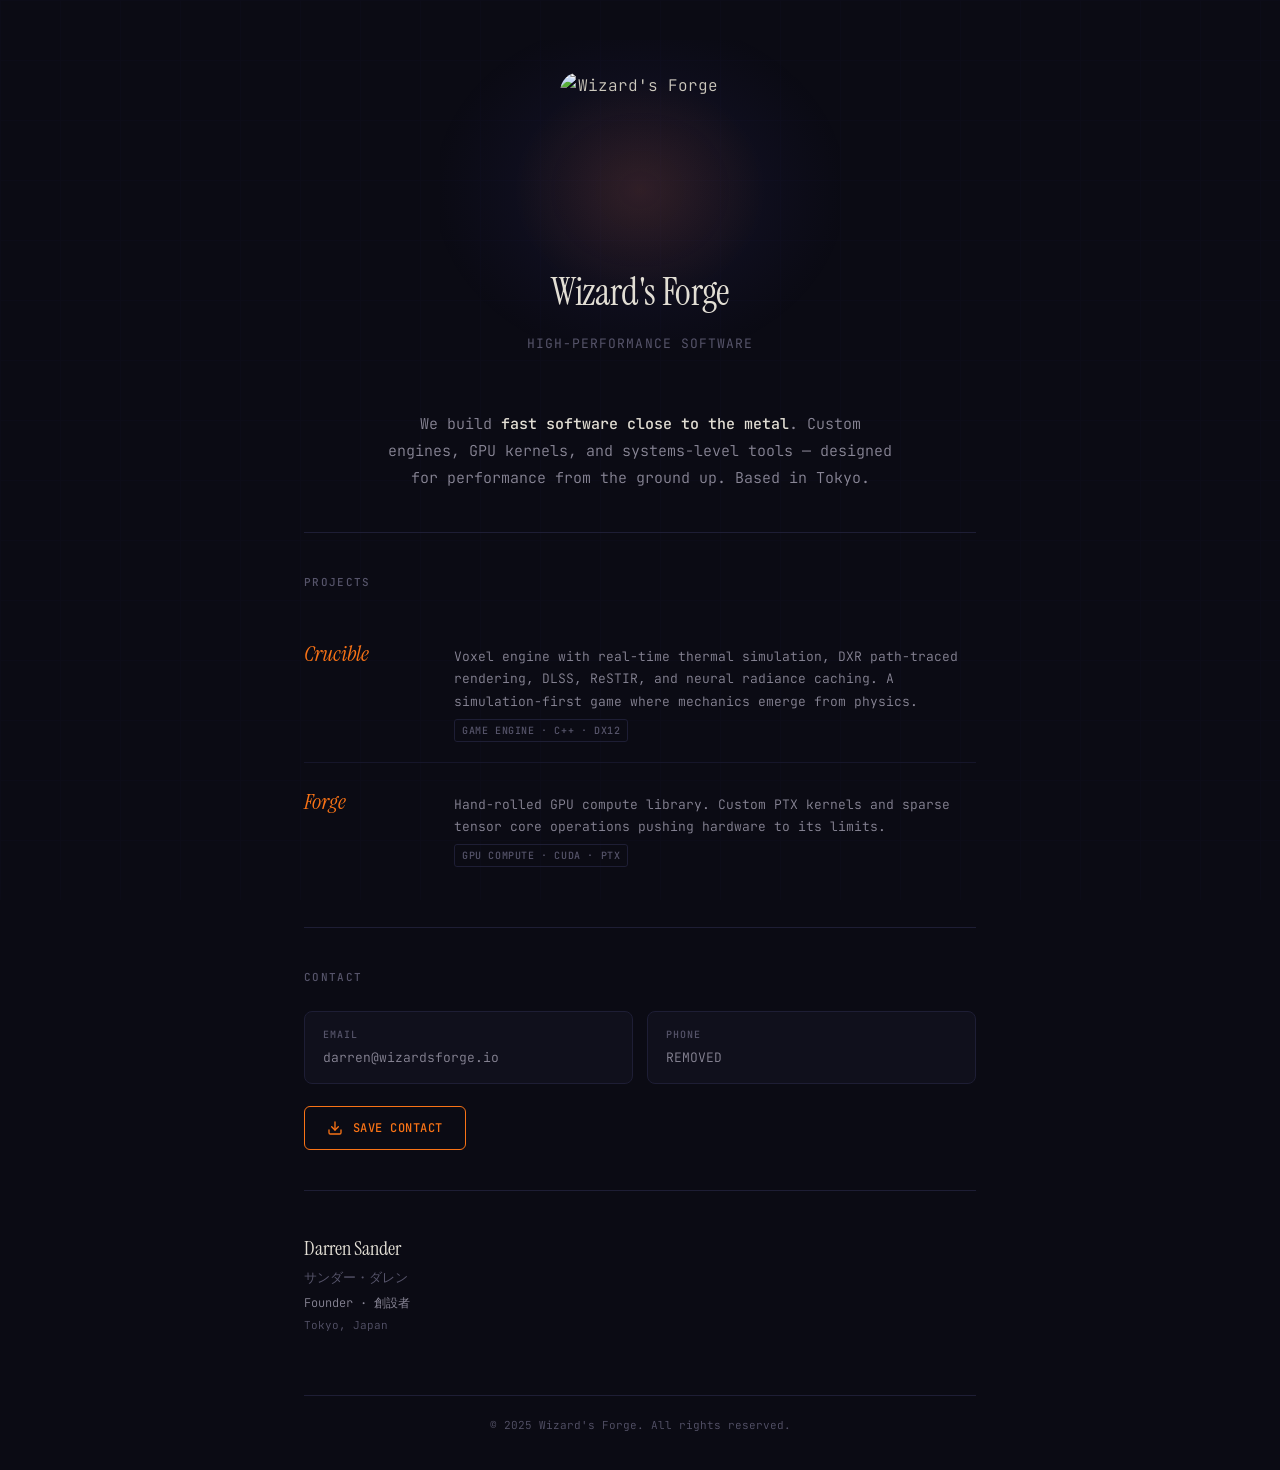
==== index.html @ 0598de12 "Initial commit with landing page and CNAME" ====
<!DOCTYPE html>
<html lang="en">
<head>
    <meta charset="UTF-8">
    <meta name="viewport" content="width=device-width, initial-scale=1.0">
    <title>Wizard's Forge — High-Performance Software</title>
    <meta name="description" content="Wizard's Forge builds high-performance software close to the metal. Home of Crucible and Forge.">
    <link rel="preconnect" href="https://fonts.googleapis.com">
    <link href="https://fonts.googleapis.com/css2?family=JetBrains+Mono:wght@300;400;500;600&family=Instrument+Serif:ital@0;1&display=swap" rel="stylesheet">
    <style>
        :root {
            --bg: #0b0b14;
            --surface: #10101c;
            --surface-2: #161626;
            --border: #1e1e35;
            --border-subtle: #16162a;
            --text: #cdc9be;
            --text-bright: #e2ded4;
            --text-secondary: #8a8797;
            --text-dim: #56546a;
            --accent: #f97316;
            --accent-warm: #f59e0b;
            --accent-glow: rgba(249, 115, 22, 0.12);
            --accent-subtle: rgba(249, 115, 22, 0.06);
            --purple: #6b5ce7;
            --purple-glow: rgba(107, 92, 231, 0.10);
            --mono: 'JetBrains Mono', monospace;
            --serif: 'Instrument Serif', Georgia, serif;
        }

        * { margin: 0; padding: 0; box-sizing: border-box; }

        body {
            background: var(--bg);
            color: var(--text);
            font-family: var(--mono);
            font-weight: 300;
            line-height: 1.7;
            min-height: 100vh;
            overflow-x: hidden;
        }

        /* Grid bg */
        body::before {
            content: '';
            position: fixed;
            inset: 0;
            background-image:
                linear-gradient(var(--border-subtle) 1px, transparent 1px),
                linear-gradient(90deg, var(--border-subtle) 1px, transparent 1px);
            background-size: 60px 60px;
            opacity: 0.2;
            pointer-events: none;
            z-index: 0;
        }

        .container {
            position: relative;
            z-index: 1;
            max-width: 720px;
            margin: 0 auto;
            padding: 0 24px;
        }

        /* ===== HERO ===== */
        .hero {
            display: flex;
            flex-direction: column;
            align-items: center;
            padding: 72px 0 56px;
            text-align: center;
            position: relative;
        }

        /* Glow behind logo */
        .hero::before {
            content: '';
            position: absolute;
            top: 40px;
            left: 50%;
            transform: translateX(-50%);
            width: 400px;
            height: 300px;
            background:
                radial-gradient(ellipse 180px 160px at 50% 50%, var(--accent-glow) 0%, transparent 70%),
                radial-gradient(ellipse 300px 250px at 50% 50%, var(--purple-glow) 0%, transparent 70%);
            pointer-events: none;
            z-index: 0;
        }

        .hero-logo {
            width: 160px;
            height: 160px;
            border-radius: 20px;
            object-fit: cover;
            position: relative;
            z-index: 1;
            margin-bottom: 28px;
        }

        .hero-brand {
            font-family: var(--serif);
            font-size: 38px;
            font-weight: 400;
            color: var(--text-bright);
            letter-spacing: -0.01em;
            margin-bottom: 8px;
            position: relative;
            z-index: 1;
        }

        .hero-descriptor {
            font-size: 13px;
            font-weight: 400;
            color: var(--text-dim);
            letter-spacing: 0.08em;
            text-transform: uppercase;
            position: relative;
            z-index: 1;
        }

        /* ===== INTRO ===== */
        .intro {
            padding: 0 0 40px;
            border-bottom: 1px solid var(--border);
            text-align: center;
        }

        .intro p {
            font-size: 15px;
            color: var(--text-secondary);
            max-width: 520px;
            margin: 0 auto;
            line-height: 1.8;
        }

        .intro p strong {
            color: var(--text-bright);
            font-weight: 500;
        }

        /* ===== PROJECTS ===== */
        .projects {
            padding: 40px 0;
            border-bottom: 1px solid var(--border);
        }

        .section-label {
            font-size: 11px;
            font-weight: 500;
            color: var(--text-dim);
            letter-spacing: 0.12em;
            text-transform: uppercase;
            margin-bottom: 24px;
        }

        .project {
            padding: 20px 0;
            display: grid;
            grid-template-columns: 130px 1fr;
            gap: 20px;
            align-items: baseline;
        }

        .project + .project {
            border-top: 1px solid var(--border-subtle);
        }

        .project-name {
            font-family: var(--serif);
            font-size: 22px;
            font-style: italic;
            color: var(--accent);
        }

        .project-desc {
            font-size: 13px;
            color: var(--text-secondary);
            line-height: 1.7;
        }

        .project-tag {
            display: inline-block;
            font-size: 10px;
            font-weight: 500;
            color: var(--text-dim);
            letter-spacing: 0.06em;
            text-transform: uppercase;
            border: 1px solid var(--border);
            border-radius: 3px;
            padding: 2px 7px;
            margin-top: 6px;
        }

        /* ===== CONTACT ===== */
        .contact {
            padding: 40px 0;
            border-bottom: 1px solid var(--border);
        }

        .contact-grid {
            display: grid;
            grid-template-columns: 1fr 1fr;
            gap: 14px;
        }

        .contact-item {
            padding: 14px 18px;
            background: var(--surface);
            border: 1px solid var(--border);
            border-radius: 8px;
            text-decoration: none;
            color: var(--text-secondary);
            font-size: 13px;
            transition: all 0.2s ease;
            display: block;
        }

        .contact-item:hover {
            border-color: var(--accent);
            background: var(--accent-subtle);
            color: var(--text-bright);
        }

        .contact-label {
            font-size: 10px;
            font-weight: 500;
            color: var(--text-dim);
            letter-spacing: 0.1em;
            text-transform: uppercase;
            margin-bottom: 4px;
        }

        .contact-value {
            word-break: break-all;
        }

        .vcard-btn {
            display: inline-flex;
            align-items: center;
            gap: 10px;
            margin-top: 22px;
            padding: 11px 22px;
            background: transparent;
            border: 1px solid var(--accent);
            border-radius: 6px;
            color: var(--accent);
            font-family: var(--mono);
            font-size: 12px;
            font-weight: 500;
            letter-spacing: 0.04em;
            text-transform: uppercase;
            text-decoration: none;
            cursor: pointer;
            transition: all 0.2s ease;
        }

        .vcard-btn:hover {
            background: var(--accent);
            color: var(--bg);
        }

        .vcard-btn svg {
            width: 16px;
            height: 16px;
        }

        /* ===== PERSON ===== */
        .person {
            padding: 40px 0 60px;
        }

        .person-name {
            font-family: var(--serif);
            font-size: 20px;
            color: var(--text-bright);
            margin-bottom: 2px;
        }

        .person-name-jp {
            font-size: 13px;
            color: var(--text-dim);
            font-weight: 400;
        }

        .person-title {
            font-size: 12px;
            color: var(--text-secondary);
            margin-top: 4px;
        }

        .person-location {
            font-size: 11px;
            color: var(--text-dim);
            margin-top: 2px;
        }

        /* Footer */
        footer {
            padding: 20px 0 36px;
            border-top: 1px solid var(--border);
        }

        footer p {
            font-size: 11px;
            color: var(--text-dim);
            text-align: center;
        }

        /* Animations */
        @keyframes fadeUp {
            from { opacity: 0; transform: translateY(16px); }
            to { opacity: 1; transform: translateY(0); }
        }

        .hero, .intro, .projects, .contact, .person {
            animation: fadeUp 0.6s ease-out both;
        }
        .intro { animation-delay: 0.08s; }
        .projects { animation-delay: 0.16s; }
        .contact { animation-delay: 0.24s; }
        .person { animation-delay: 0.32s; }

        @media (max-width: 600px) {
            .hero { padding: 48px 0 40px; }
            .hero-logo { width: 120px; height: 120px; }
            .hero-brand { font-size: 28px; }
            .project {
                grid-template-columns: 1fr;
                gap: 6px;
            }
            .contact-grid {
                grid-template-columns: 1fr;
            }
        }
    </style>
</head>
<body>
    <div class="container">
        <section class="hero">
            <img src="wizards_forge_bold_v4_1024.png" alt="Wizard's Forge" class="hero-logo">
            <h1 class="hero-brand">Wizard's Forge</h1>
            <div class="hero-descriptor">High-Performance Software</div>
        </section>

        <section class="intro">
            <p>
                We build <strong>fast software close to the metal</strong>. Custom engines, GPU kernels, and systems-level tools — designed for performance from the ground up. Based in Tokyo.
            </p>
        </section>

        <section class="projects">
            <div class="section-label">Projects</div>

            <div class="project">
                <div class="project-name">Crucible</div>
                <div>
                    <div class="project-desc">
                        Voxel engine with real-time thermal simulation, DXR path-traced rendering, DLSS, ReSTIR, and neural radiance caching. A simulation-first game where mechanics emerge from physics.
                    </div>
                    <span class="project-tag">Game Engine · C++ · DX12</span>
                </div>
            </div>

            <div class="project">
                <div class="project-name">Forge</div>
                <div>
                    <div class="project-desc">
                        Hand-rolled GPU compute library. Custom PTX kernels and sparse tensor core operations pushing hardware to its limits.
                    </div>
                    <span class="project-tag">GPU Compute · CUDA · PTX</span>
                </div>
            </div>


        </section>

        <section class="contact">
            <div class="section-label">Contact</div>
            <div class="contact-grid">
                <a href="mailto:darren@wizardsforge.io" class="contact-item">
                    <div class="contact-label">Email</div>
                    <div class="contact-value">darren@wizardsforge.io</div>
                </a>
                <a href="tel:REMOVED" class="contact-item">
                    <div class="contact-label">Phone</div>
                    <div class="contact-value">REMOVED</div>
                </a>
            </div>

            <a href="darren-sander.vcf" class="vcard-btn" download>
                <svg viewBox="0 0 24 24" fill="none" stroke="currentColor" stroke-width="2" stroke-linecap="round" stroke-linejoin="round">
                    <path d="M21 15v4a2 2 0 0 1-2 2H5a2 2 0 0 1-2-2v-4"/>
                    <polyline points="7 10 12 15 17 10"/>
                    <line x1="12" y1="15" x2="12" y2="3"/>
                </svg>
                Save Contact
            </a>
        </section>

        <section class="person">
            <div>
                <div class="person-name">Darren Sander</div>
                <div class="person-name-jp">サンダー・ダレン</div>
                <div class="person-title">Founder · 創設者</div>
                <div class="person-location">Tokyo, Japan</div>
            </div>
        </section>

        <footer>
            <p>&copy; 2025 Wizard's Forge. All rights reserved.</p>
        </footer>
    </div>
</body>
</html>
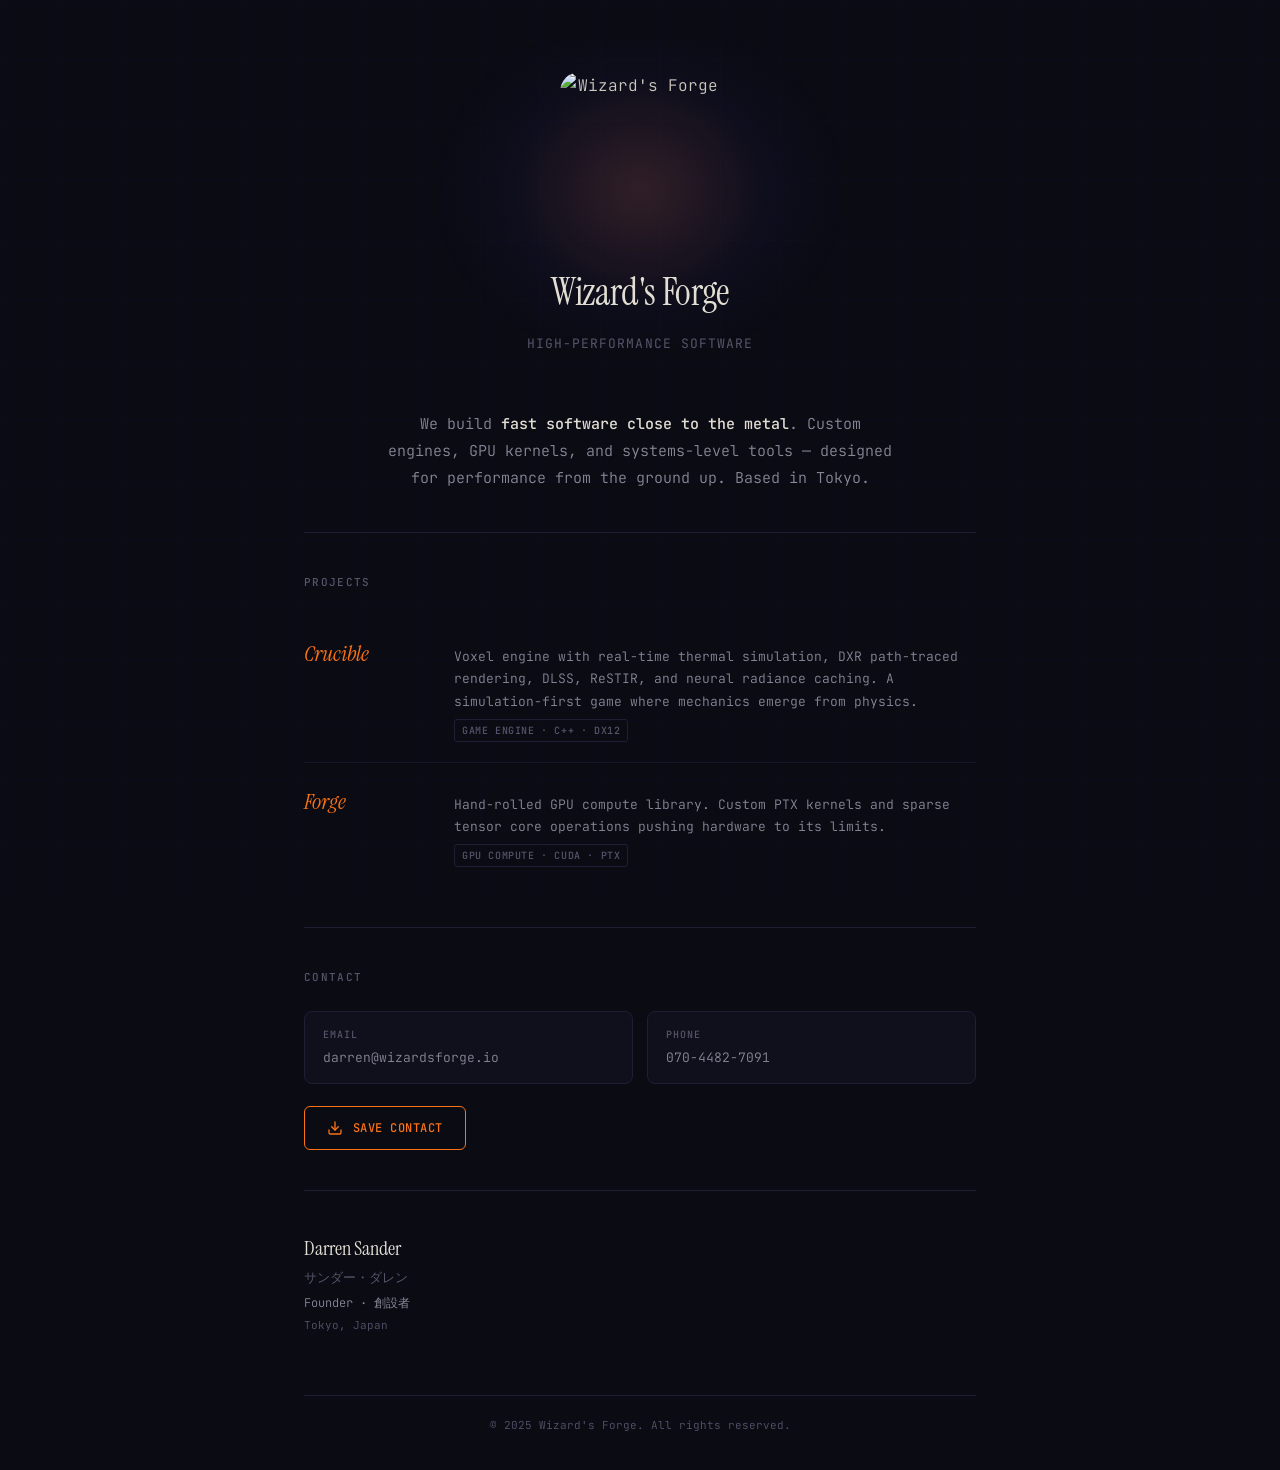
==== commit 6103e682: "Initial commit with landing page and CNAME" ====
--- a/index.html
+++ b/index.html
@@ -382,9 +382,9 @@
                     <div class="contact-label">Email</div>
                     <div class="contact-value">darren@wizardsforge.io</div>
                 </a>
-                <a href="tel:REMOVED" class="contact-item">
+                <a href="tel:+81-70-4482-7091" class="contact-item">
                     <div class="contact-label">Phone</div>
-                    <div class="contact-value">REMOVED</div>
+                    <div class="contact-value">070-4482-7091</div>
                 </a>
             </div>
 
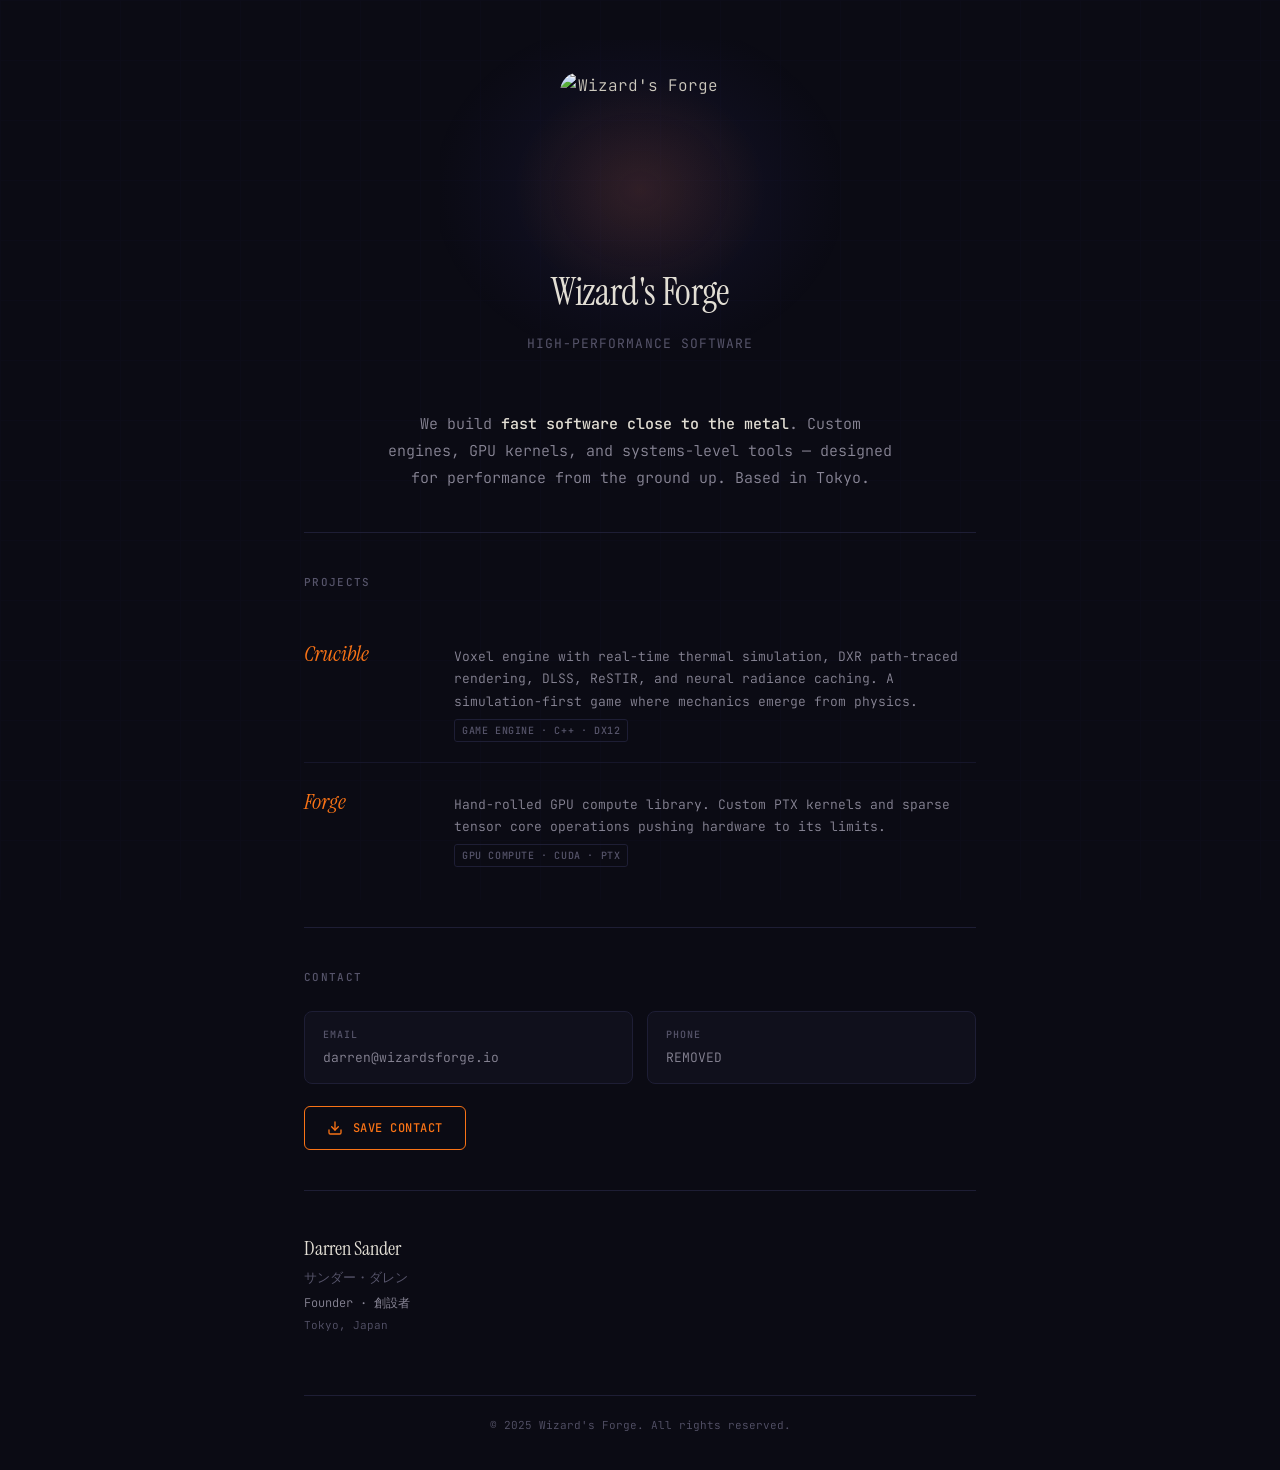
==== commit f1653141: "Fix HTTPS: use apex domain in CNAME and add CSP upgrade-insecure-requests GitHub Pages cannot provis" ====
--- a/index.html
+++ b/index.html
@@ -3,6 +3,7 @@
 <head>
     <meta charset="UTF-8">
     <meta name="viewport" content="width=device-width, initial-scale=1.0">
+    <meta http-equiv="Content-Security-Policy" content="upgrade-insecure-requests">
     <title>Wizard's Forge — High-Performance Software</title>
     <meta name="description" content="Wizard's Forge builds high-performance software close to the metal. Home of Crucible and Forge.">
     <link rel="preconnect" href="https://fonts.googleapis.com">
@@ -382,9 +383,9 @@
                     <div class="contact-label">Email</div>
                     <div class="contact-value">darren@wizardsforge.io</div>
                 </a>
-                <a href="tel:+81-70-4482-7091" class="contact-item">
+                <a href="tel:REMOVED" class="contact-item">
                     <div class="contact-label">Phone</div>
-                    <div class="contact-value">070-4482-7091</div>
+                    <div class="contact-value">REMOVED</div>
                 </a>
             </div>
 
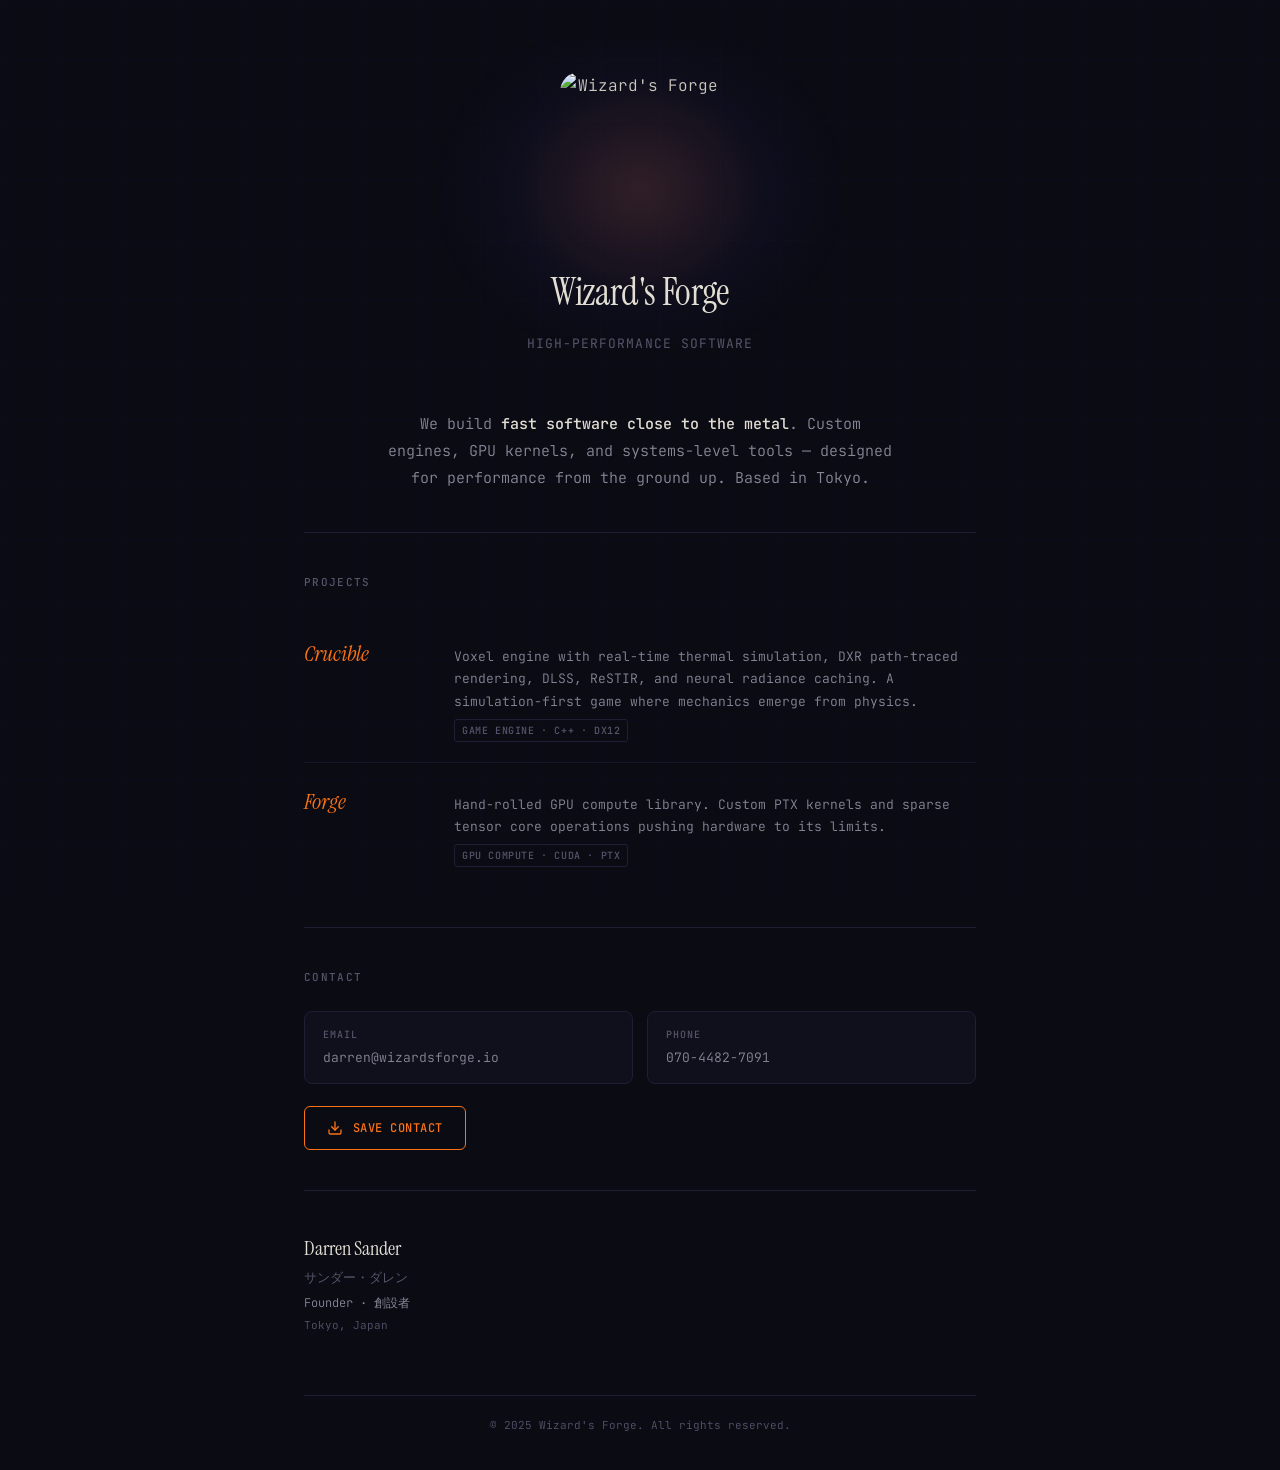
==== commit 18367191: "Merge pull request #4 from WizardsForgeGames/copilot/configure-https-for-domain Fix GitHub Pages HTT" ====
--- a/index.html
+++ b/index.html
@@ -383,9 +383,9 @@
                     <div class="contact-label">Email</div>
                     <div class="contact-value">darren@wizardsforge.io</div>
                 </a>
-                <a href="tel:REMOVED" class="contact-item">
+                <a href="tel:+81-70-4482-7091" class="contact-item">
                     <div class="contact-label">Phone</div>
-                    <div class="contact-value">REMOVED</div>
+                    <div class="contact-value">070-4482-7091</div>
                 </a>
             </div>
 
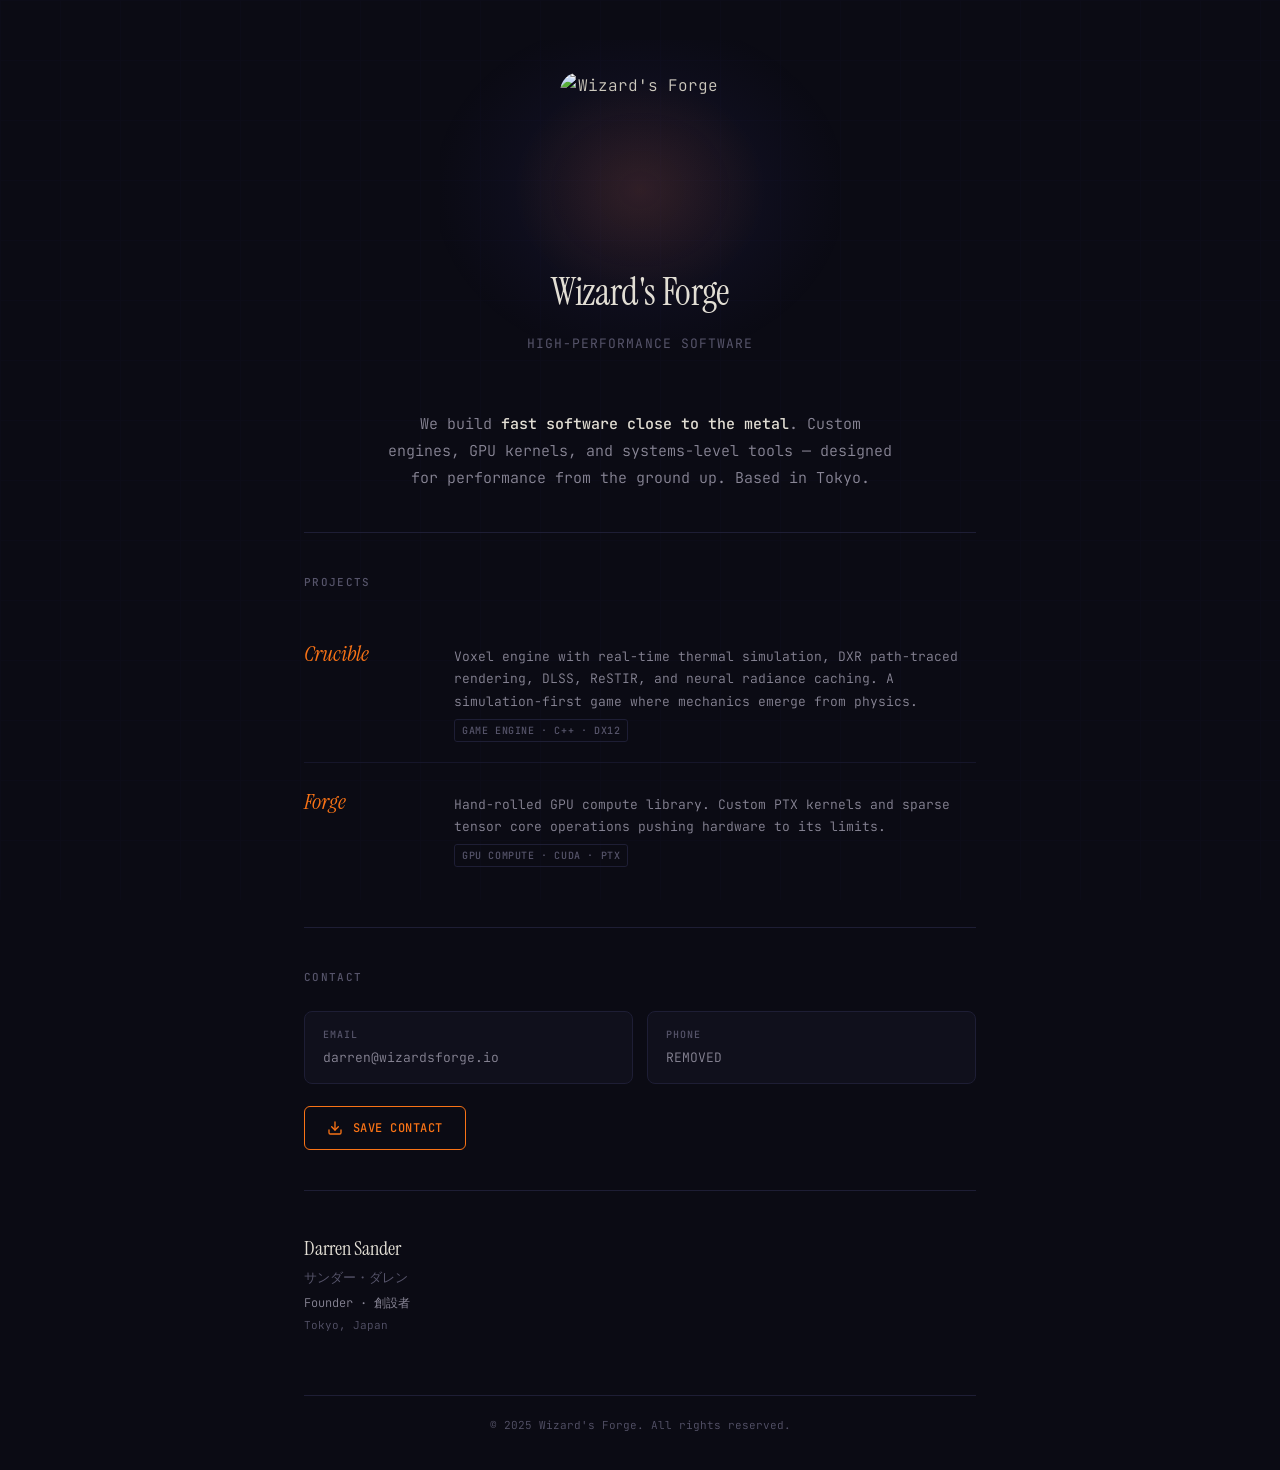
==== commit 83c01471: "Merge pull request #4 from WizardsForgeGames/copilot/configure-https-for-domain Fix GitHub Pages HTT" ====
--- a/index.html
+++ b/index.html
@@ -383,9 +383,9 @@
                     <div class="contact-label">Email</div>
                     <div class="contact-value">darren@wizardsforge.io</div>
                 </a>
-                <a href="tel:+81-70-4482-7091" class="contact-item">
+                <a href="tel:REMOVED" class="contact-item">
                     <div class="contact-label">Phone</div>
-                    <div class="contact-value">070-4482-7091</div>
+                    <div class="contact-value">REMOVED</div>
                 </a>
             </div>
 
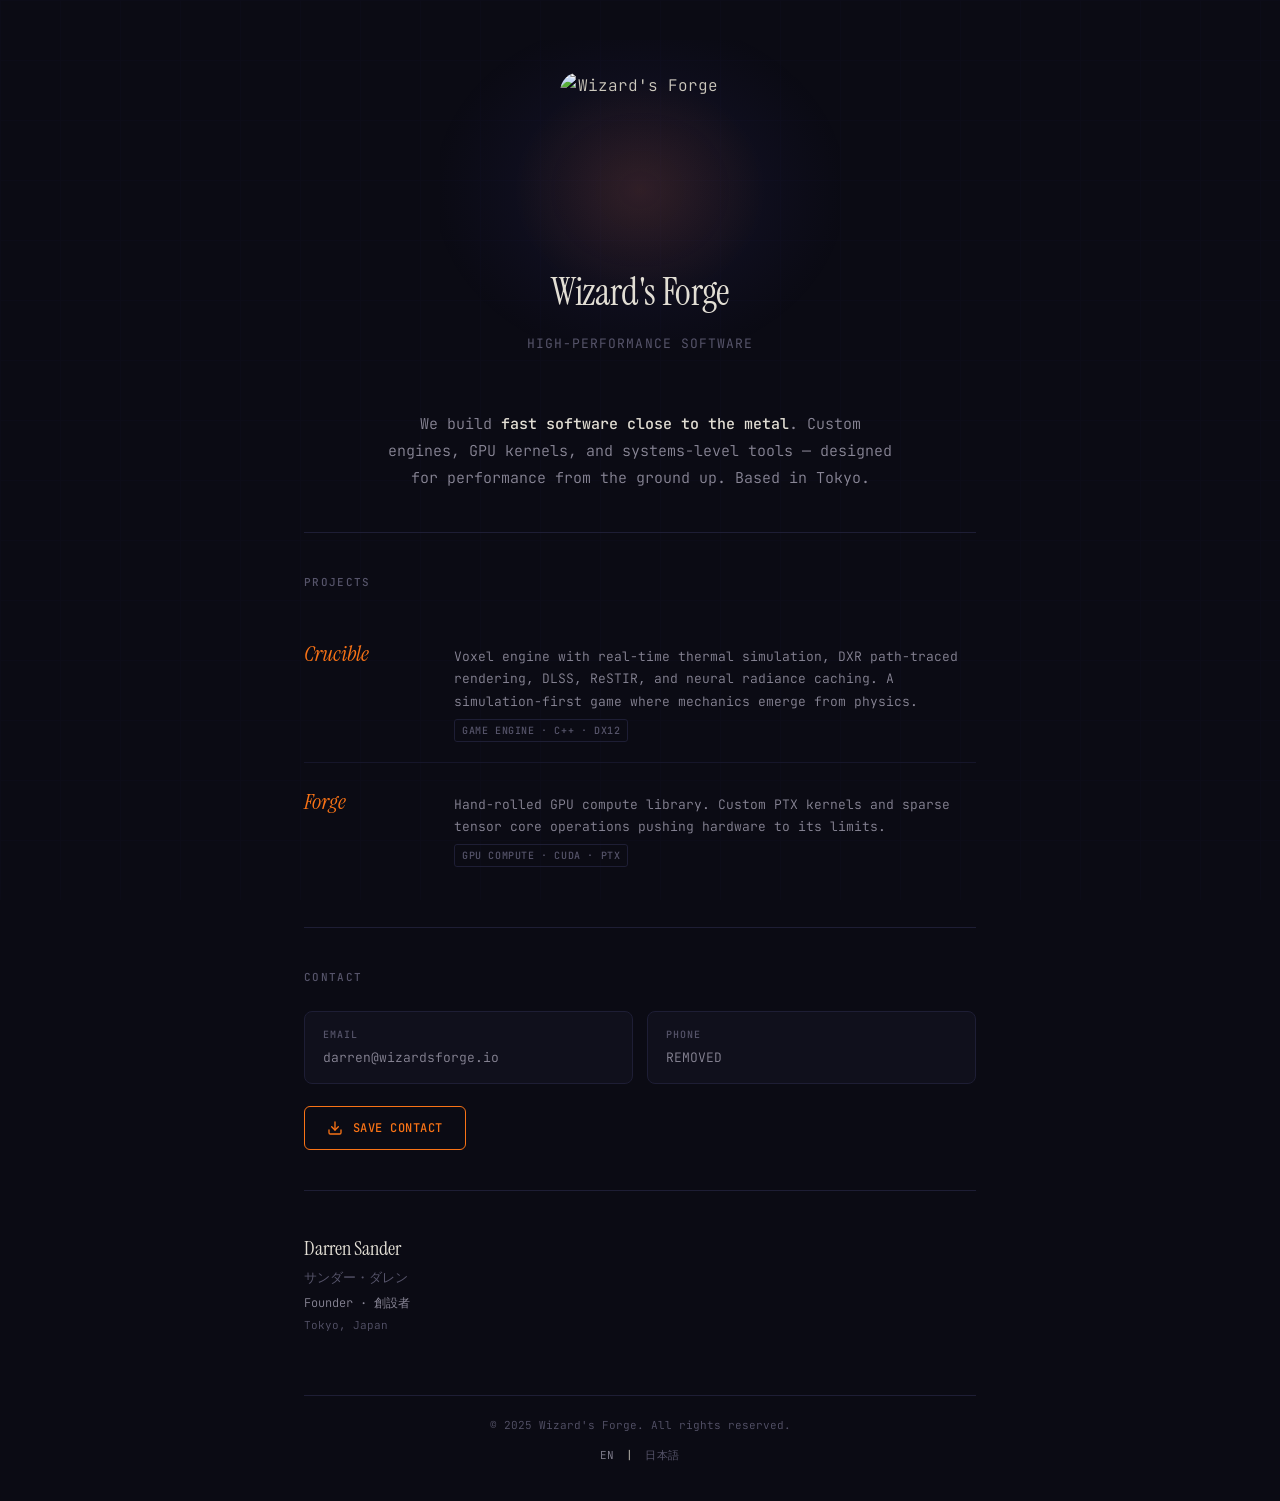
==== commit dc1b91a2: "Add Japanese landing page and language-based redirect Co-authored-by: WizardsForgeGames <25072122+Wi" ====
--- a/index.html
+++ b/index.html
@@ -6,6 +6,19 @@
     <meta http-equiv="Content-Security-Policy" content="upgrade-insecure-requests">
     <title>Wizard's Forge — High-Performance Software</title>
     <meta name="description" content="Wizard's Forge builds high-performance software close to the metal. Home of Crucible and Forge.">
+    <link rel="alternate" hreflang="ja" href="/ja/">
+    <script>
+        (function () {
+            var lang = (navigator.language || navigator.userLanguage || '').toLowerCase();
+            var tz = '';
+            try { tz = Intl.DateTimeFormat().resolvedOptions().timeZone; } catch (e) {}
+            if ((lang === 'ja' || lang.indexOf('ja-') === 0 || tz === 'Asia/Tokyo') &&
+                window.location.pathname !== '/ja/' &&
+                window.location.pathname.indexOf('/ja/') !== 0) {
+                window.location.replace('/ja/');
+            }
+        })();
+    </script>
     <link rel="preconnect" href="https://fonts.googleapis.com">
     <link href="https://fonts.googleapis.com/css2?family=JetBrains+Mono:wght@300;400;500;600&family=Instrument+Serif:ital@0;1&display=swap" rel="stylesheet">
     <style>
@@ -308,6 +321,30 @@
             text-align: center;
         }
 
+        .lang-switch {
+            display: flex;
+            justify-content: center;
+            gap: 12px;
+            margin-top: 12px;
+            font-size: 11px;
+        }
+
+        .lang-switch a {
+            color: var(--text-dim);
+            text-decoration: none;
+            letter-spacing: 0.05em;
+            transition: color 0.2s ease;
+        }
+
+        .lang-switch a:hover {
+            color: var(--accent);
+        }
+
+        .lang-switch .lang-current {
+            color: var(--text-secondary);
+            cursor: default;
+        }
+
         /* Animations */
         @keyframes fadeUp {
             from { opacity: 0; transform: translateY(16px); }
@@ -410,6 +447,11 @@
 
         <footer>
             <p>&copy; 2025 Wizard's Forge. All rights reserved.</p>
+            <div class="lang-switch">
+                <span class="lang-current">EN</span>
+                <span>|</span>
+                <a href="/ja/">日本語</a>
+            </div>
         </footer>
     </div>
 </body>
